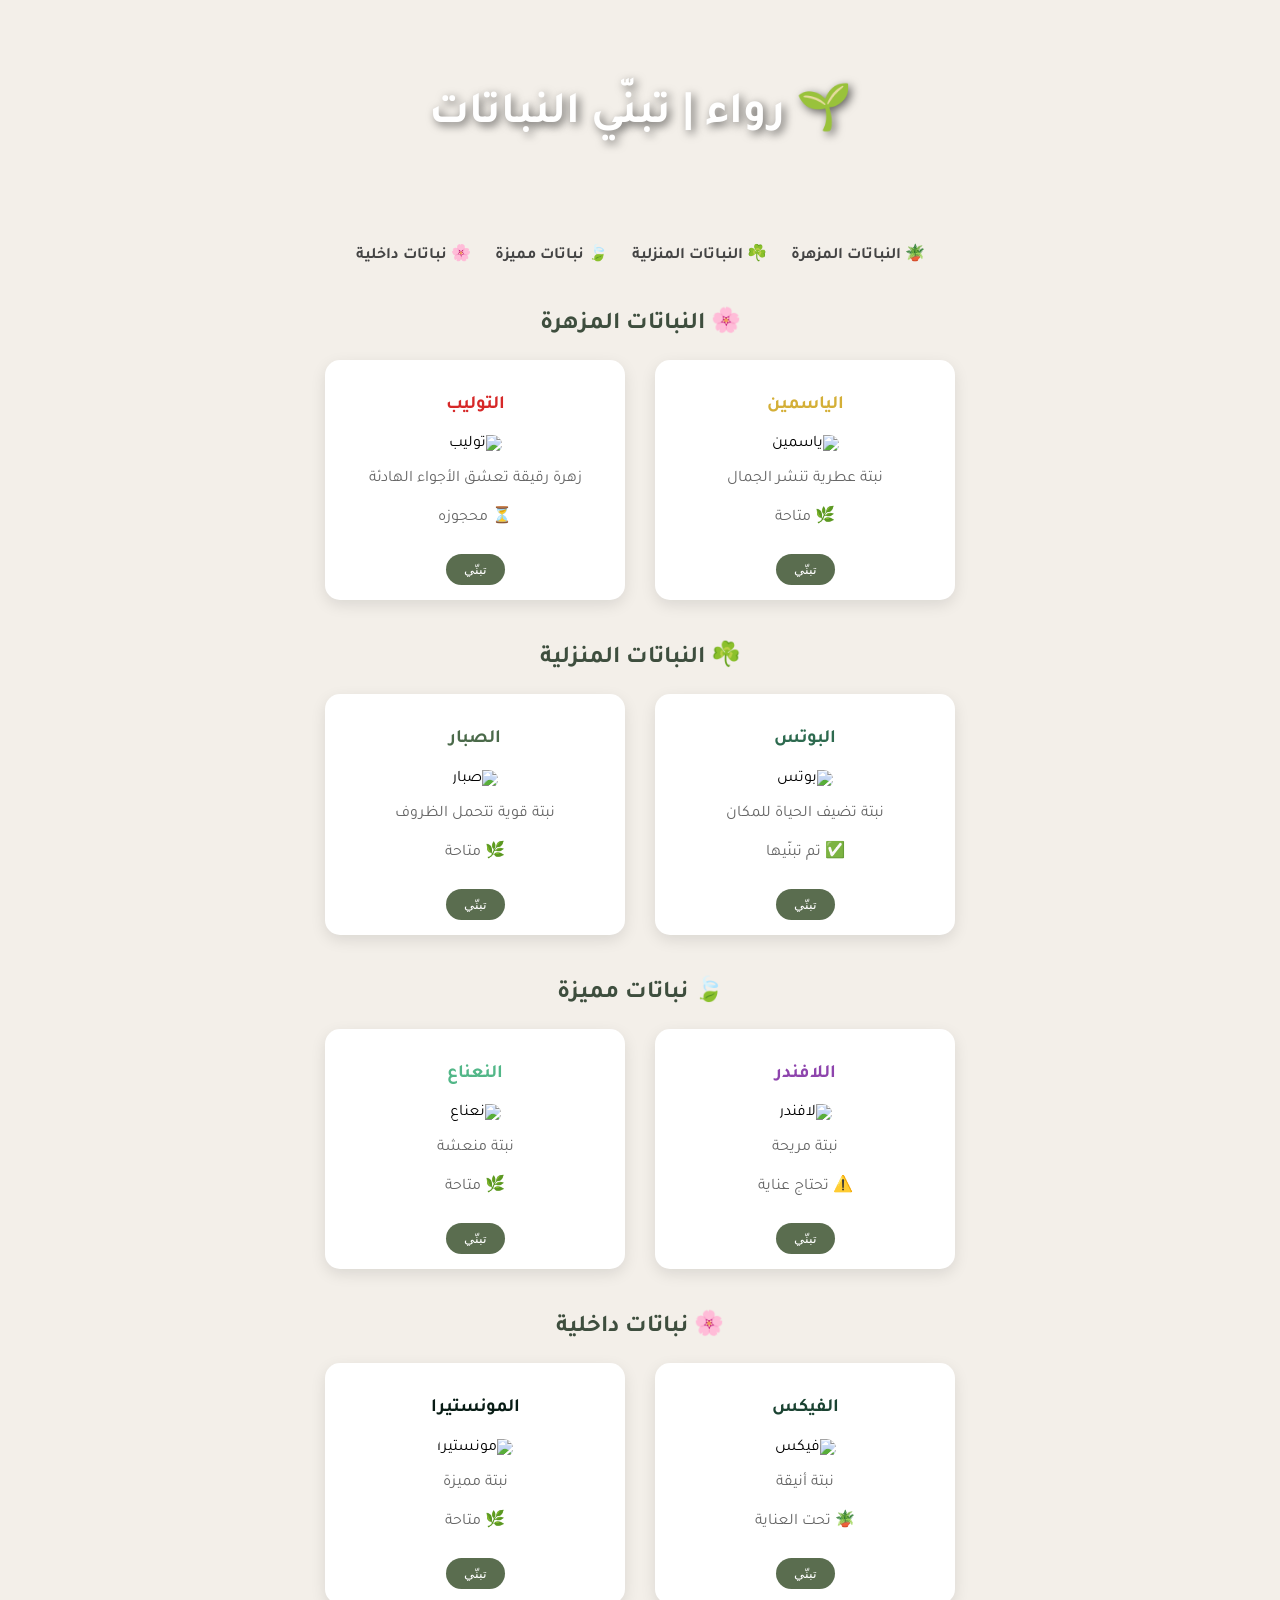
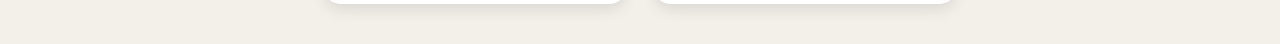
==== index.html @ 1e1870e5 "تعديل تنسيق الاصفحات" ====
<!DOCTYPE html>
<html lang="ar" dir="rtl">
<head>
<meta charset="UTF-8">
<title>رواء 🌱</title>

<link href="https://fonts.googleapis.com/css2?family=Tajawal:wght@400;700&display=swap" rel="stylesheet">
<link rel="stylesheet" href="style.css">

</head>

<body>

<div class="hero">
  <h1>🌱 رواء | تبنّي النباتات</h1>
</div>

<p class="nav-links">
  <a href="#flowers">🪴 النباتات المزهرة</a>
  <a href="#home">☘️ النباتات المنزلية</a>
  <a href="#special">🍃 نباتات مميزة</a>
  <a href="#indoor">🌸 نباتات داخلية</a>
</p>

<h2 id="flowers">🌸 النباتات المزهرة</h2>

<div class="plants-container">

  <div class="card">
    <h3><a href="jasmine.html" class="link-jasmine">الياسمين</a></h3>
    <img src="https://encrypted-tbn0.gstatic.com/images?q=tbn:ANd9GcQoeoYmw_oSLPt9L2rHqD5gFiVQwUKEguHJG3R86SqB0-IszqTiTK0KGr0&s=10" alt="ياسمين">
    <p>نبتة عطرية تنشر الجمال</p>
    <p id="s2">🌿 متاحة</p>
    <button onclick="document.getElementById('s2').innerHTML='تم التبني ✅'">تبنّي</button>
  </div>

  <div class="card">
    <h3><a href="tulip.html" class="link-tulip">التوليب</a></h3>
    <img src="https://img.youm7.com/ArticleImgs/2019/9/10/113990--%D8%A7%D9%84%D8%AA%D9%88%D9%84%D9%8A%D8%A8--(1).jpg" alt="توليب">
    <p>زهرة رقيقة تعشق الأجواء الهادئة</p>
    <p id="s1">⏳ محجوزه</p>
    <button onclick="document.getElementById('s1').innerHTML='تم التبني ✅'">تبنّي</button>
  </div>

</div>

<h2 id="home">☘️ النباتات المنزلية</h2>

<div class="plants-container">

  <div class="card">
    <h3><a href="pothos.html" class="link-pothos">البوتس</a></h3>
    <img src="https://sultangardencenter.com/image/cache/catalog/product/5499/BND-SC808-13MS-(3)-5499-thumb-800x533.jpg" alt="بوتس">
    <p>نبتة تضيف الحياة للمكان</p>
    <p id="s3">✅ تم تبنّيها</p>
    <button onclick="document.getElementById('s3').innerHTML='تم التبني ✅'">تبنّي</button>
  </div>

  <div class="card">
    <h3><a href="cactus.html" class="link-cactus">الصبار</a></h3>
    <img src="https://cdn.alweb.com/thumbs/planting/article/fit710x532/1/%D9%86%D8%A8%D8%A7%D8%AA-%D8%A7%D9%84%D8%B5%D8%A8%D8%A7%D8%B1.jpg" alt="صبار">
    <p>نبتة قوية تتحمل الظروف</p>
    <p id="s4">🌿 متاحة</p>
    <button onclick="document.getElementById('s4').innerHTML='تم التبني ✅'">تبنّي</button>
  </div>

</div>

<h2 id="special">🍃 نباتات مميزة</h2>

<div class="plants-container">

  <div class="card">
    <h3><a href="lavender.html" class="link-lavender">اللافندر</a></h3>
    <img src="https://landgreen.com.eg/wp-content/uploads/2024/10/%D8%A8%D8%B0%D9%88%D8%B1-%D9%84%D8%A7%D9%81%D9%86%D8%AF%D8%B1-300x300.jpeg" alt="لافندر">
    <p>نبتة مريحة</p>
    <p id="s5">⚠️ تحتاج عناية</p>
    <button onclick="document.getElementById('s5').innerHTML='تم التبني ✅'">تبنّي</button>
  </div>

  <div class="card">
    <h3><a href="mint.html" class="link-mint">النعناع</a></h3>
    <img src="https://encrypted-tbn0.gstatic.com/images?q=tbn:ANd9GcQI-fEHbguXchO9GQo9llXpS66TChmMf0MY9G-RHTSNC920hh80dNQyh_Y&s=10" alt="نعناع">
    <p>نبتة منعشة</p>
    <p id="s6">🌿 متاحة</p>
    <button onclick="document.getElementById('s6').innerHTML='تم التبني ✅'">تبنّي</button>
  </div>

</div>

<h2 id="indoor">🌸 نباتات داخلية</h2>

<div class="plants-container">

  <div class="card">
    <h3><a href="ficus.html" class="link-ficus">الفيكس</a></h3>
    <img src="https://encrypted-tbn0.gstatic.com/images?q=tbn:ANd9GcQPymtUkl4_Qq6sWRYehIuKT-dRayVibHU_cLucPLrUNtQdznDtTdj-e57k&s=10" alt="فيكس">
    <p>نبتة أنيقة</p>
    <p id="s7">🪴 تحت العناية</p>
    <button onclick="document.getElementById('s7').innerHTML='تم التبني ✅'">تبنّي</button>
  </div>

  <div class="card">
    <h3><a href="monstera.html" class="link-monstera">المونستيرا</a></h3>
    <img src="https://albustan.com.sa/wp-content/uploads/2025/05/IDR-000280-jpg.webp" alt="مونستيرا">
    <p>نبتة مميزة</p>
    <p id="s8">🌿 متاحة</p>
    <button onclick="document.getElementById('s8').innerHTML='تم التبني ✅'">تبنّي</button>
  </div>

</div>

</body>
</html>
---- style.css ----
/* كود المؤشر */
html, body {
    cursor: url('images/leaf.png') 0 0, auto !important;
}
body {
  margin: 0;
  font-family: 'Tajawal', sans-serif;
  background: #f3efe9;
  direction: rtl;
  text-align: center; /* يخلي كل شي بالنص */
}

/* القائمه */
.hero {
  background-image: url("https://images.pexels.com/photos/6208086/pexels-photo-6208086.jpeg");
  background-size: cover;
  background-position: center;
  padding: 80px 20px;
  color: white;
}

.hero h1 {
  font-size: 45px;
  margin: 0;
  text-shadow: 3px 3px 10px rgba(0,0,0,0.6);
}

/* االقائمه */
.nav-links {
  margin: 20px 0;
}

.nav-links a {
  text-decoration: none;
  color: #2f3e2f;
  margin: 10px;
  font-weight: bold;
}

/* العناوين */
h2 {
  margin: 40px 0 20px;
  color: #3e4e3e;
}

/* الكونتينر بالنص */
.plants-container {
  display: grid;
  grid-template-columns: repeat(2, 300px); /* زي الشكل اللي عندك */
  justify-content: center; /* أهم شي للتوسيط */
  gap: 30px;
  margin-bottom: 40px;
}

/* الكروت */
.card {
  background: #fff;
  border-radius: 15px;
  padding: 15px;
  text-align: center;
  box-shadow: 0 5px 15px rgba(0,0,0,0.1);
  transition: 0.3s;
}

.card:hover {
  transform: translateY(-5px);
}

/* الصور */
.card img {
  width: 100%;
  height: 180px;
  object-fit: cover;
  border-radius: 10px;
}

/* النص */
.card h3 {
  color: #2f3e2f;
}

.card p {
  color: #666;
}

/* الزر */
button {
  background: #5a6d4f;
  color: white;
  border: none;
  padding: 8px 18px;
  border-radius: 20px;
  margin-top: 10px;
  cursor: pointer;
}

button:hover {
  background: #3e4e3e;
}
/* روابط القائمة */
.nav-links a {
    text-decoration: none;
    color: #444;
    margin: 0 10px;
    font-weight: bold;
    transition: 0.3s;
}

/* عند التأشير (Hover) */
.nav-links a:hover {
    color: #1b5e20; /* أخضر غامق */
}

/* اختيارياً: لما تضغطي عليها */
.nav-links a:active {
    color: #0d3b12;
}
/* تنسيق البطاقة البيضاء */
.plant-details-card {
    background-color: white;
    max-width: 700px;
    margin: 50px auto; /* لتوسيط البطاقة في نص الصفحة */
    padding: 30px;
    border-radius: 20px;
    box-shadow: 0 4px 15px rgba(0,0,0,0.1);
    direction: rtl; /* عشان التنسيق العربي يضبط */
}

/* تنسيق زر الرجوع ليكون أرقى من الشكل الافتراضي */
.back-btn {
    display: inline-block;
    padding: 10px 20px;
    background-color: #f0f0f0;
    color: #333;
    text-decoration: none;
    border-radius: 10px;
    margin-top: 20px;
    transition: 0.3s;
}

.back-btn:hover {
    background-color: #e0e0e0;
}

/* تنسيق القائمة */
ul {
    list-style-position: inside;
    padding-right: 0;
}
/* تنسيق زر الرجوع  */
.back-btn {
    background: rgba(255, 255, 255, 0.1); /* خلفية شفافة */
    color: #2e4d2e;           /* لون الخط أخضر  */
    padding: 12px 30px;
    border: 2px solid #2e4d2e; /* إطار    */
    border-radius: 12px;       /* حواف    */
    font-size: 17px;
    font-weight: 600;
    cursor: pointer;
    position: relative;
    overflow: hidden;          /* لإخفاء تأثير الضوء الخارج عن الحدود */
    transition: all 0.4s ease;
    display: inline-flex;
    align-items: center;
    gap: 10px;                 /* مسافة بين النص والسهم */
    text-decoration: none;
}

/* تأثير عند مرور الماوس */
.back-btn:hover {
    background: #2e4d2e;      /* ينعكس اللون ويصبح الأخضر هو الخلفية */
    color: white;             /* النص يصير أبيض */
    box-shadow: 0 0 20px rgba(46, 77, 46, 0.4); /* توهج أخضر خفيف */
    transform: scale(1.05);    /* تكبير بسيط جداً    */
}

/* إضافة تأثير السهم المتحرك */
.back-btn::after {
    content: '';
    transition: transform 0.3s ease;
}

.back-btn:hover::after {
    transform: translateX(-5px); /* السهم يتحرك لليسار لما نأشر عليه */
}
/* --- تنسيق زر الرجوع  --- */
.back-btn {
    /* سوينا الخلفية شفافه */
    background: rgba(255, 255, 255, 0.1); 
    color: #2e4d2e;           /* لون الخط أخضر متناسق مع الثيم */
    padding: 12px 30px;       /* عطينا مساحة للزر */
    border: 2px solid #2e4d2e; /* إطار يحدد شكل الزر */
    border-radius: 12px;       /* زوايا منحنية  */
    font-size: 17px;
    font-weight: 600;
    cursor: pointer;           /*هذا يغير شكل المؤشر لازم نغيره عشان مؤشر الورقه */
    position: relative;
    overflow: hidden;         
    transition: all 0.4s ease; 
    display: inline-flex;
    align-items: center;       /* يوسط النص والسهم عمودياً */
    gap: 10px;                 /* يخلي فيه مسافة ثابتة بين كلمة رجوع والسهم */
    text-decoration: none;     /* يشيل الخط اللي يجي تحت الروابط  */
}

/* --- تأثير الزر عند تمرير الماوس (Hover) --- */
.back-btn:hover {
    /* هنا قلبنا الألوان: الخلفية تصير خضراء والنص يصير أبيض */
    background: #2e4d2e;      
    color: white;             
    box-shadow: 0 0 20px rgba(46, 77, 46, 0.4); 
    /* الزر يكبر شي بسيط (5%)  */
    transform: scale(1.05);    
}

/* --- إضافة السهم برمجياً (Before/After) --- */
.back-btn::after {
    transition: transform 0.3s ease; 
}
/* --- حركة السهم عند تمرير الماوس --- */
.back-btn:hover::after {
    transform: translateX(-5px); 
}
/* تنسيق عام لكل روابط الأسماء في الكروت */
.card h3 a {
    text-decoration: none; /* يشيل الخط */
    transition: 0.3s;      /* نعومة في تغيير اللون */
}

/* تخصيص الألوان لكل نبتة */
.link-jasmine { color: #d4af37; } /* ذهبي/أصفر */
.link-tulip { color: #d62828; }   /* أحمر */
.link-pothos { color: #2d6a4f; }  /* أخضر غامق */
.link-cactus { color: #4b6a4a; }  /* أخضر زيتوني */
.link-lavender { color: #8e44ad; } /* بنفسجي */
.link-mint { color: #52b788; }     /* أخضر فاتح منعش */
.link-ficus { color: #1b4332; }    /* أخضر غابة داكن */
.link-monstera { color: #081c15; } /* أخضر مسود */

/* تأثير عند التأشير (Hover) - يفتح اللون شوي */
.card h3 a:hover {
    filter: brightness(1.3);
}
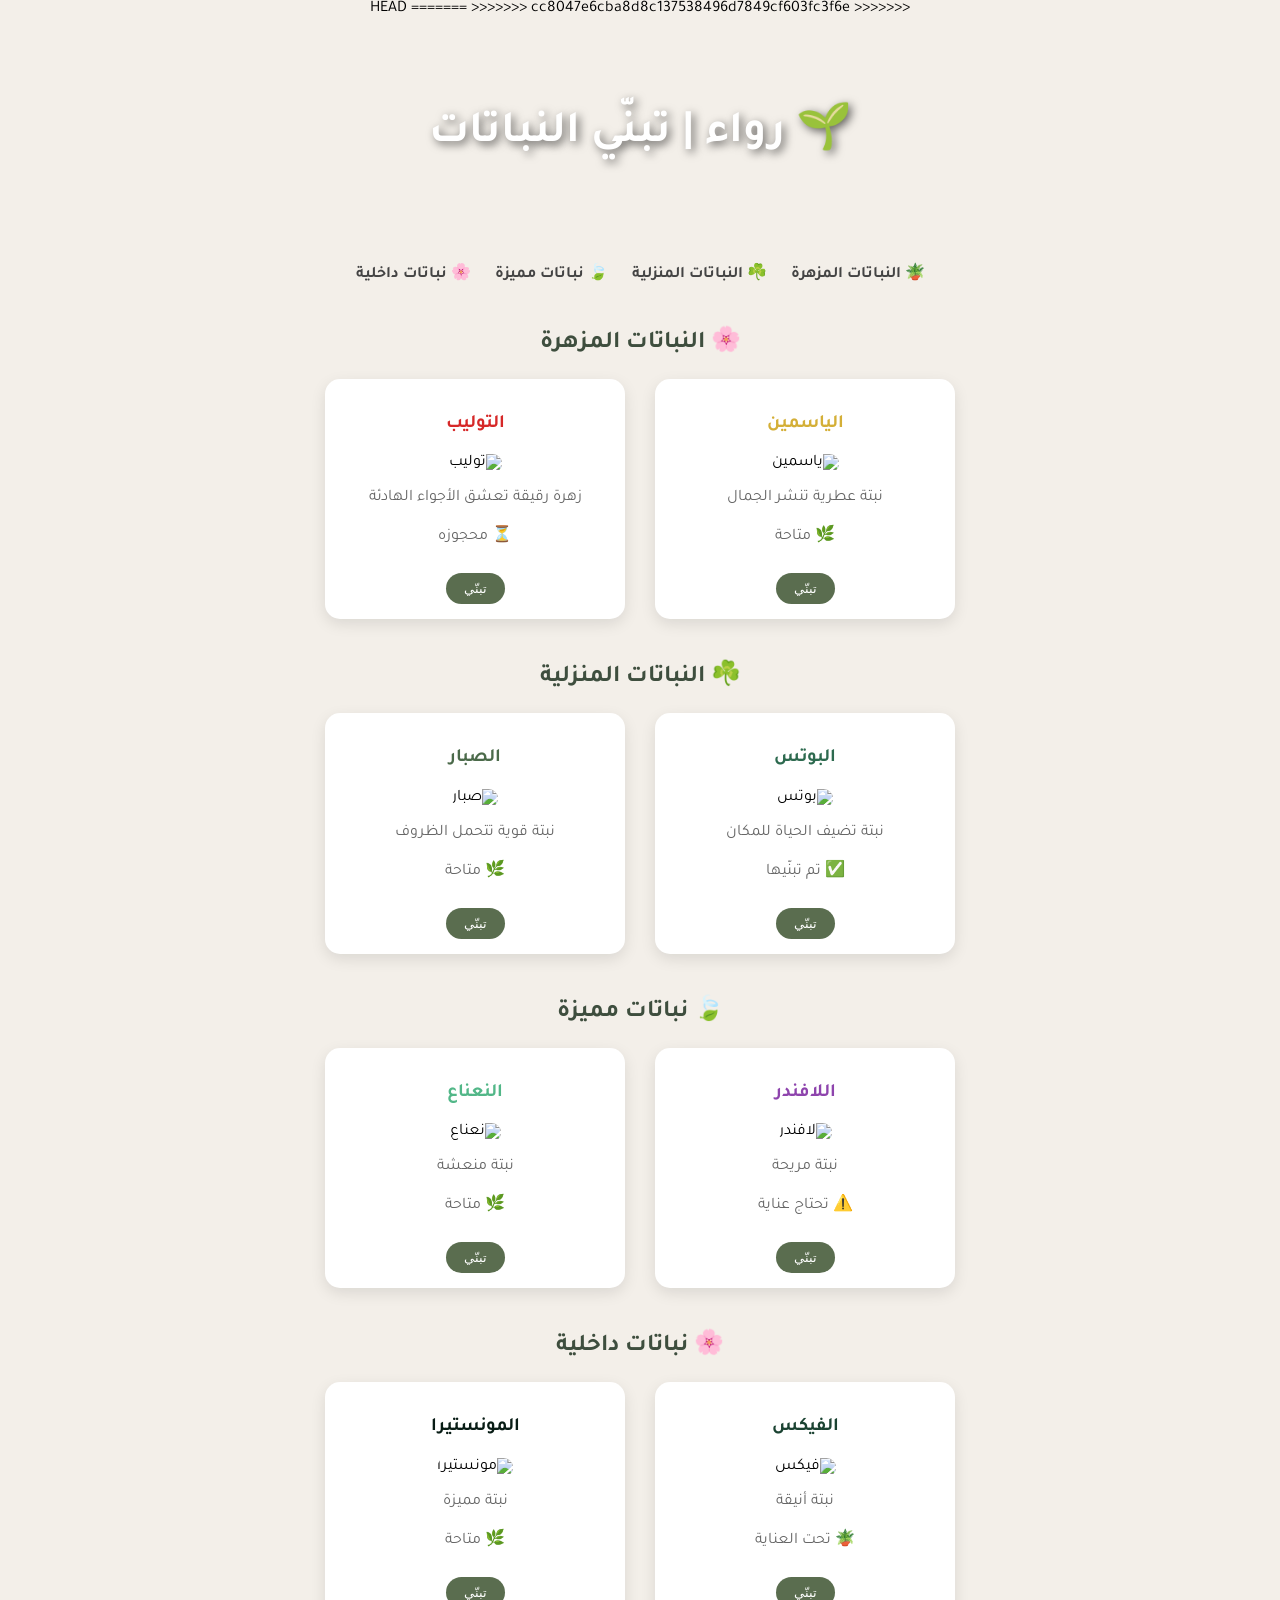
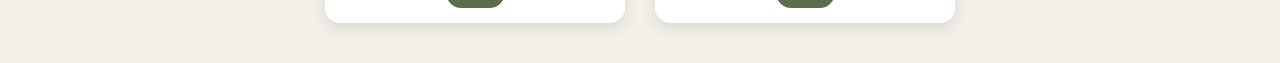
==== commit f912d076: "Merge branch 'main' of https://github.com/nnxxs8op-netizen/-" ====
--- a/index.html
+++ b/index.html
@@ -1,5 +1,9 @@
 <!DOCTYPE html>
+<<<<<<< HEAD
 <html lang="ar" dir="rtl">
+=======
+<html lang="ar">
+>>>>>>> cc8047e6cba8d8c137538496d7849cf603fc3f6e
 <head>
 <meta charset="UTF-8">
 <title>رواء 🌱</title>
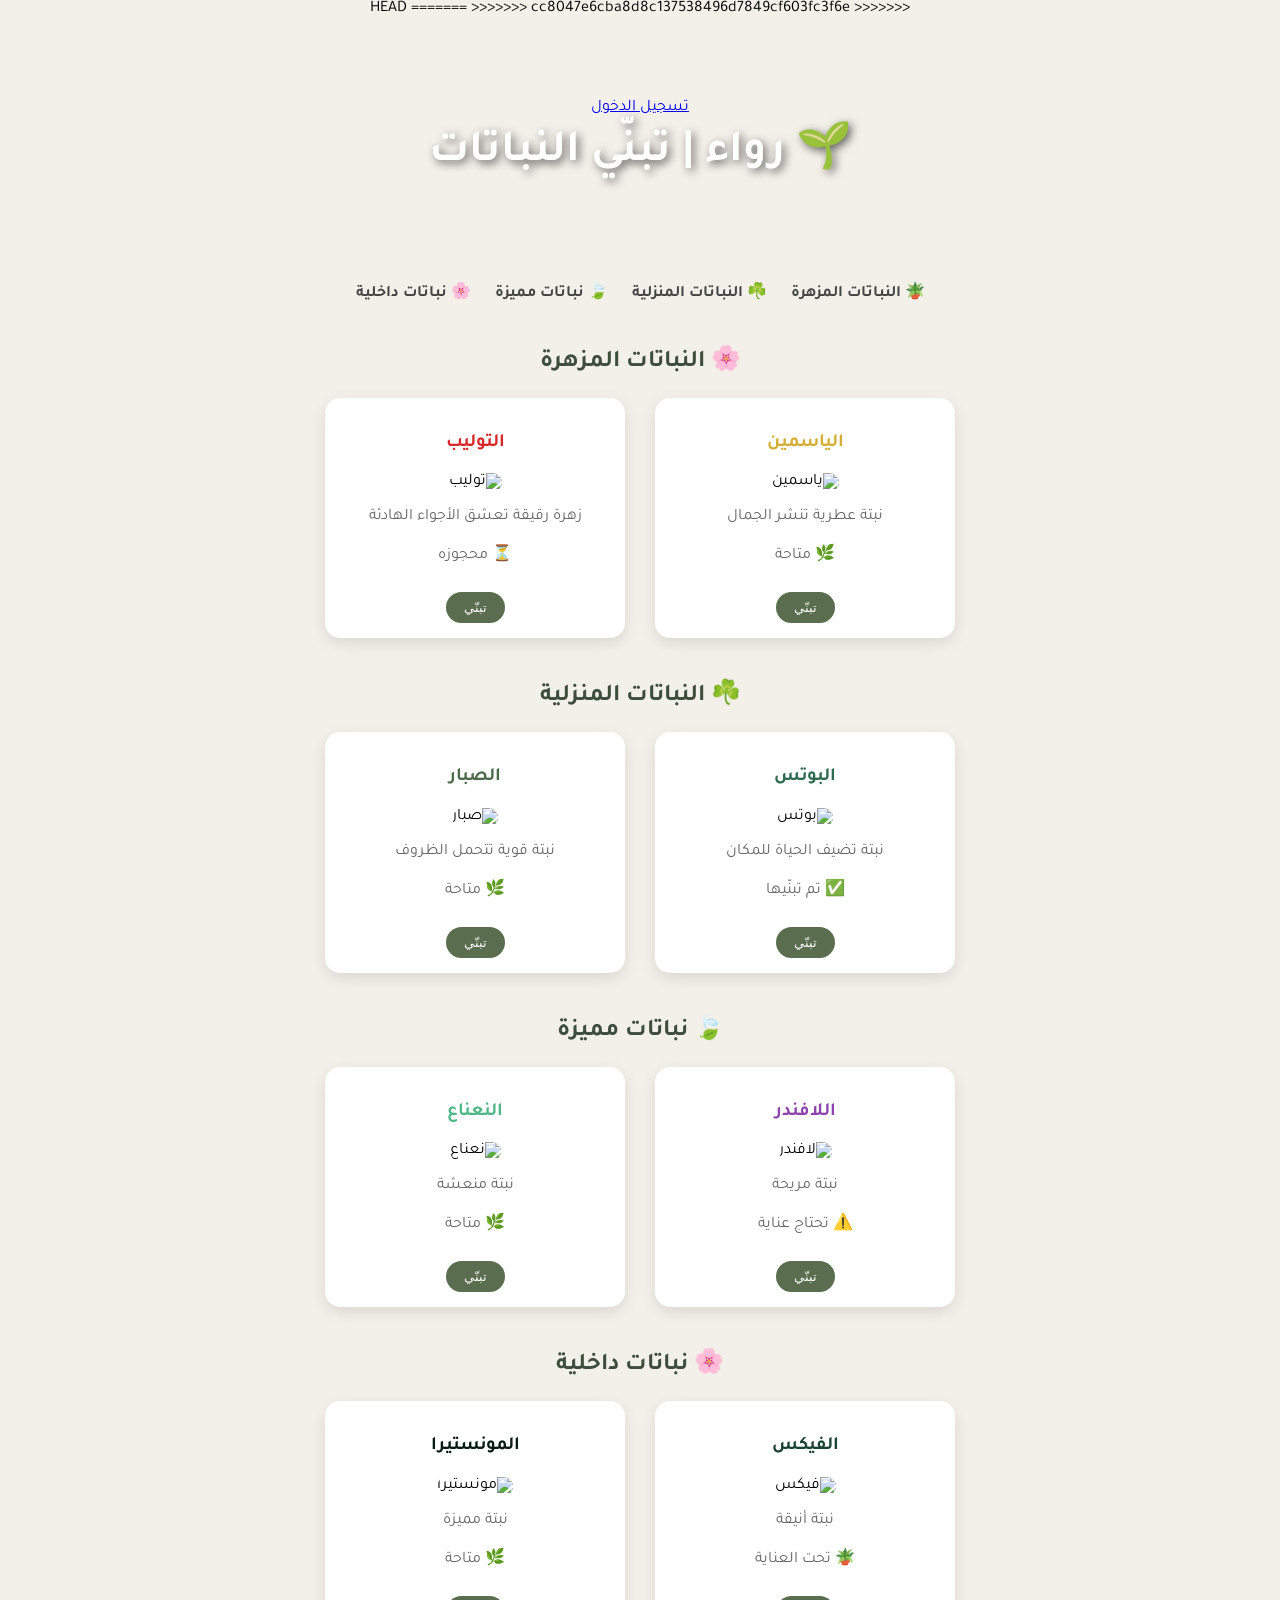
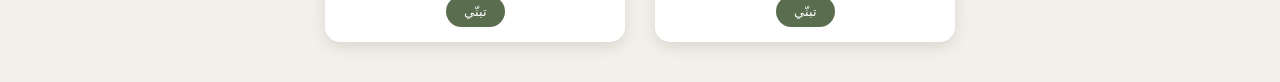
==== commit 2d6f7e9a: "Update index.html" ====
--- a/index.html
+++ b/index.html
@@ -16,6 +16,7 @@
 <body>
 
 <div class="hero">
+  <a href="login.html">تسجيل الدخول</a>
   <h1>🌱 رواء | تبنّي النباتات</h1>
 </div>
 
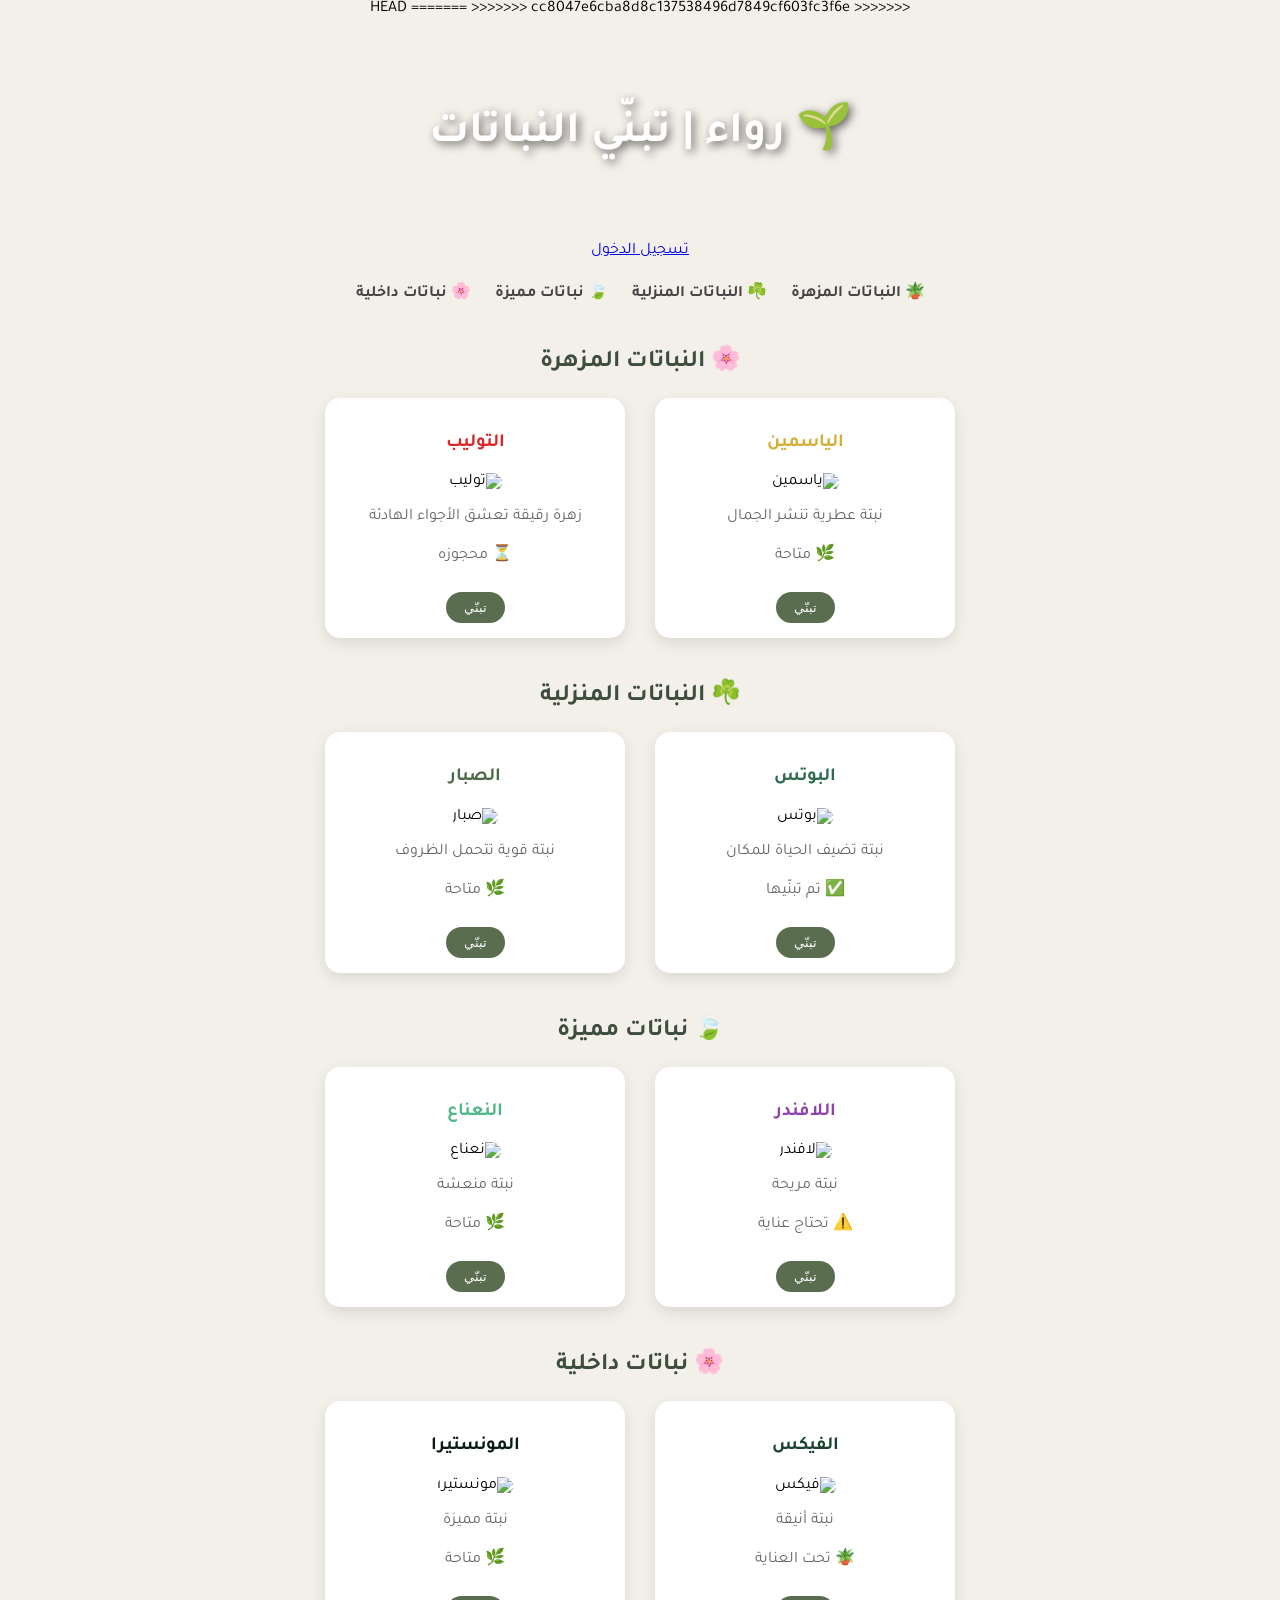
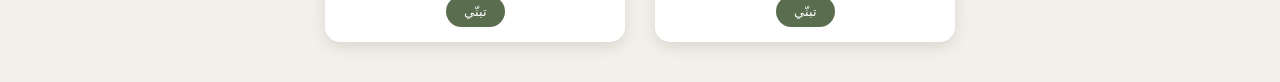
==== commit 33baa3ca: "Update index.html" ====
--- a/index.html
+++ b/index.html
@@ -16,10 +16,9 @@
 <body>
 
 <div class="hero">
-  <a href="login.html">تسجيل الدخول</a>
   <h1>🌱 رواء | تبنّي النباتات</h1>
 </div>
-
+<a href="login.html">تسجيل الدخول</a>
 <p class="nav-links">
   <a href="#flowers">🪴 النباتات المزهرة</a>
   <a href="#home">☘️ النباتات المنزلية</a>
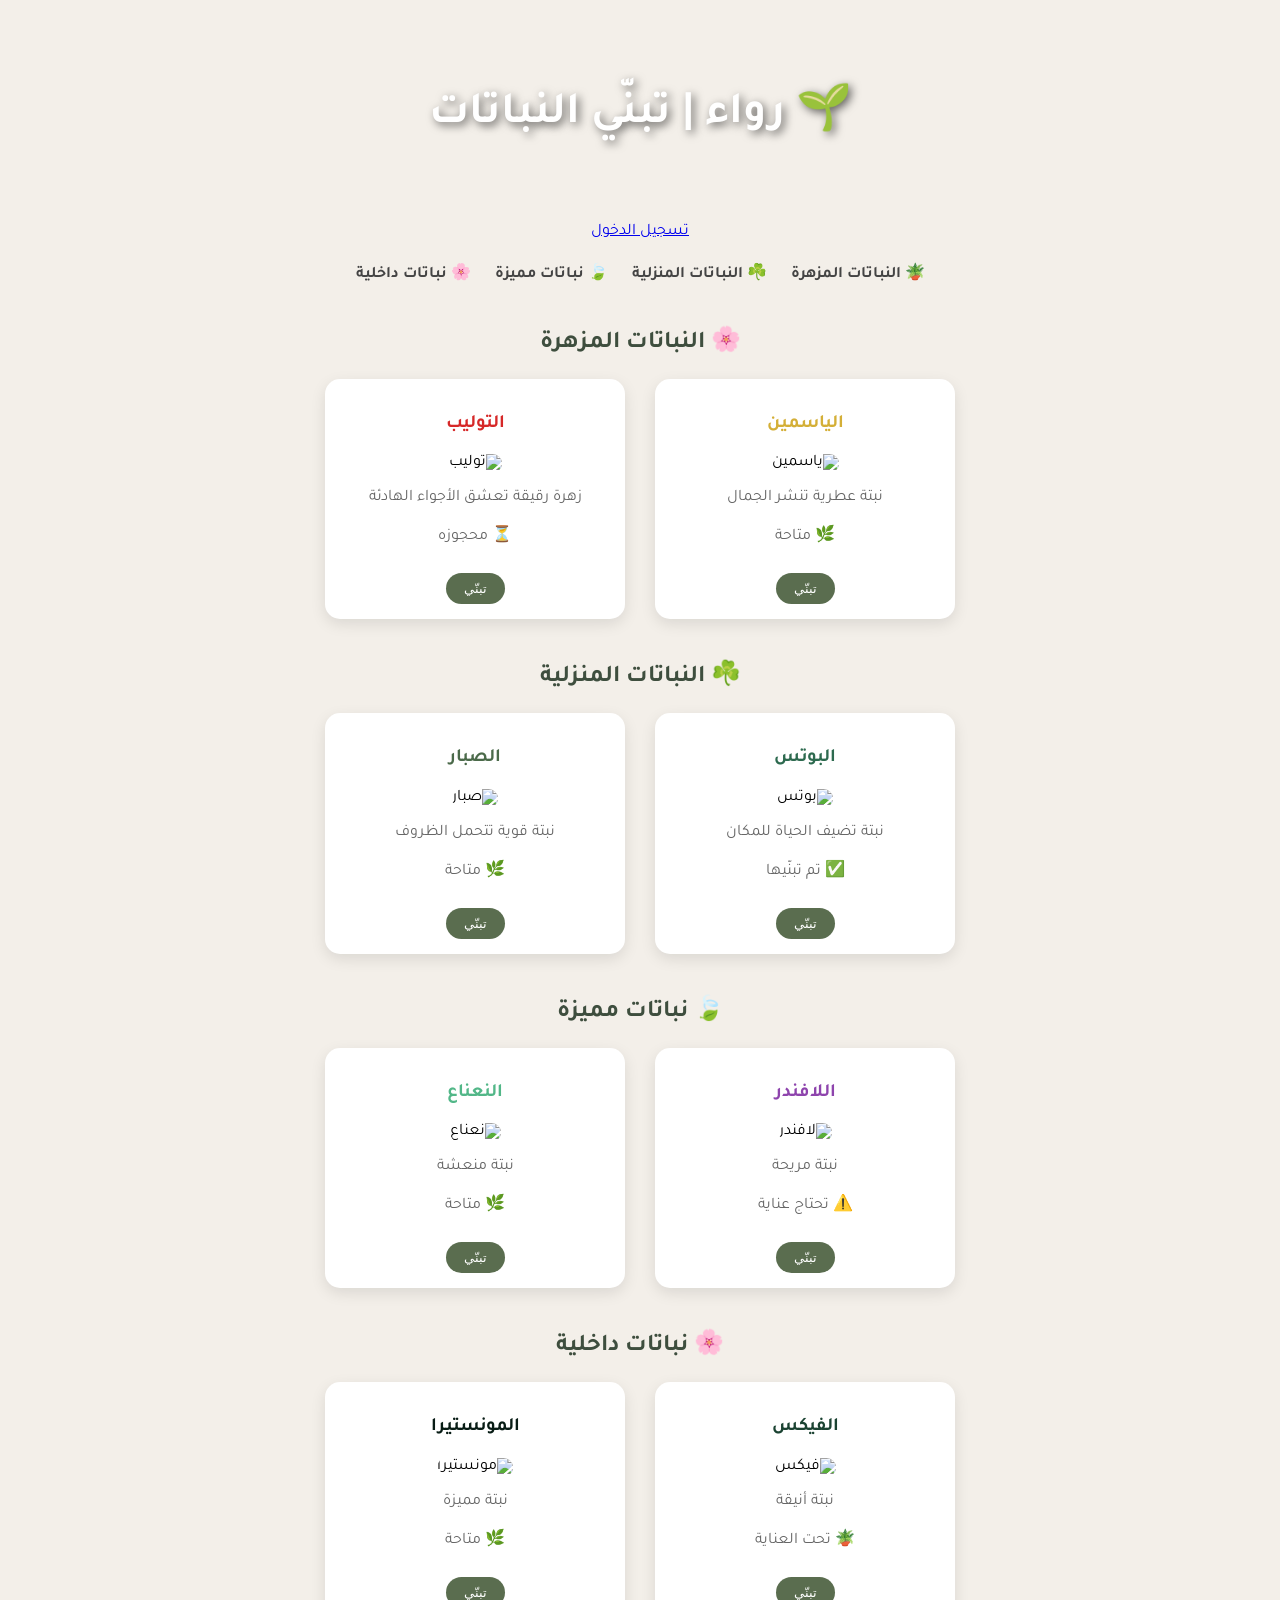
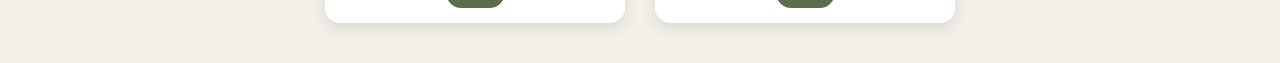
==== commit 178a77a2: "Update index.html" ====
--- a/index.html
+++ b/index.html
@@ -1,9 +1,6 @@
 <!DOCTYPE html>
-<<<<<<< HEAD
 <html lang="ar" dir="rtl">
-=======
-<html lang="ar">
->>>>>>> cc8047e6cba8d8c137538496d7849cf603fc3f6e
+
 <head>
 <meta charset="UTF-8">
 <title>رواء 🌱</title>
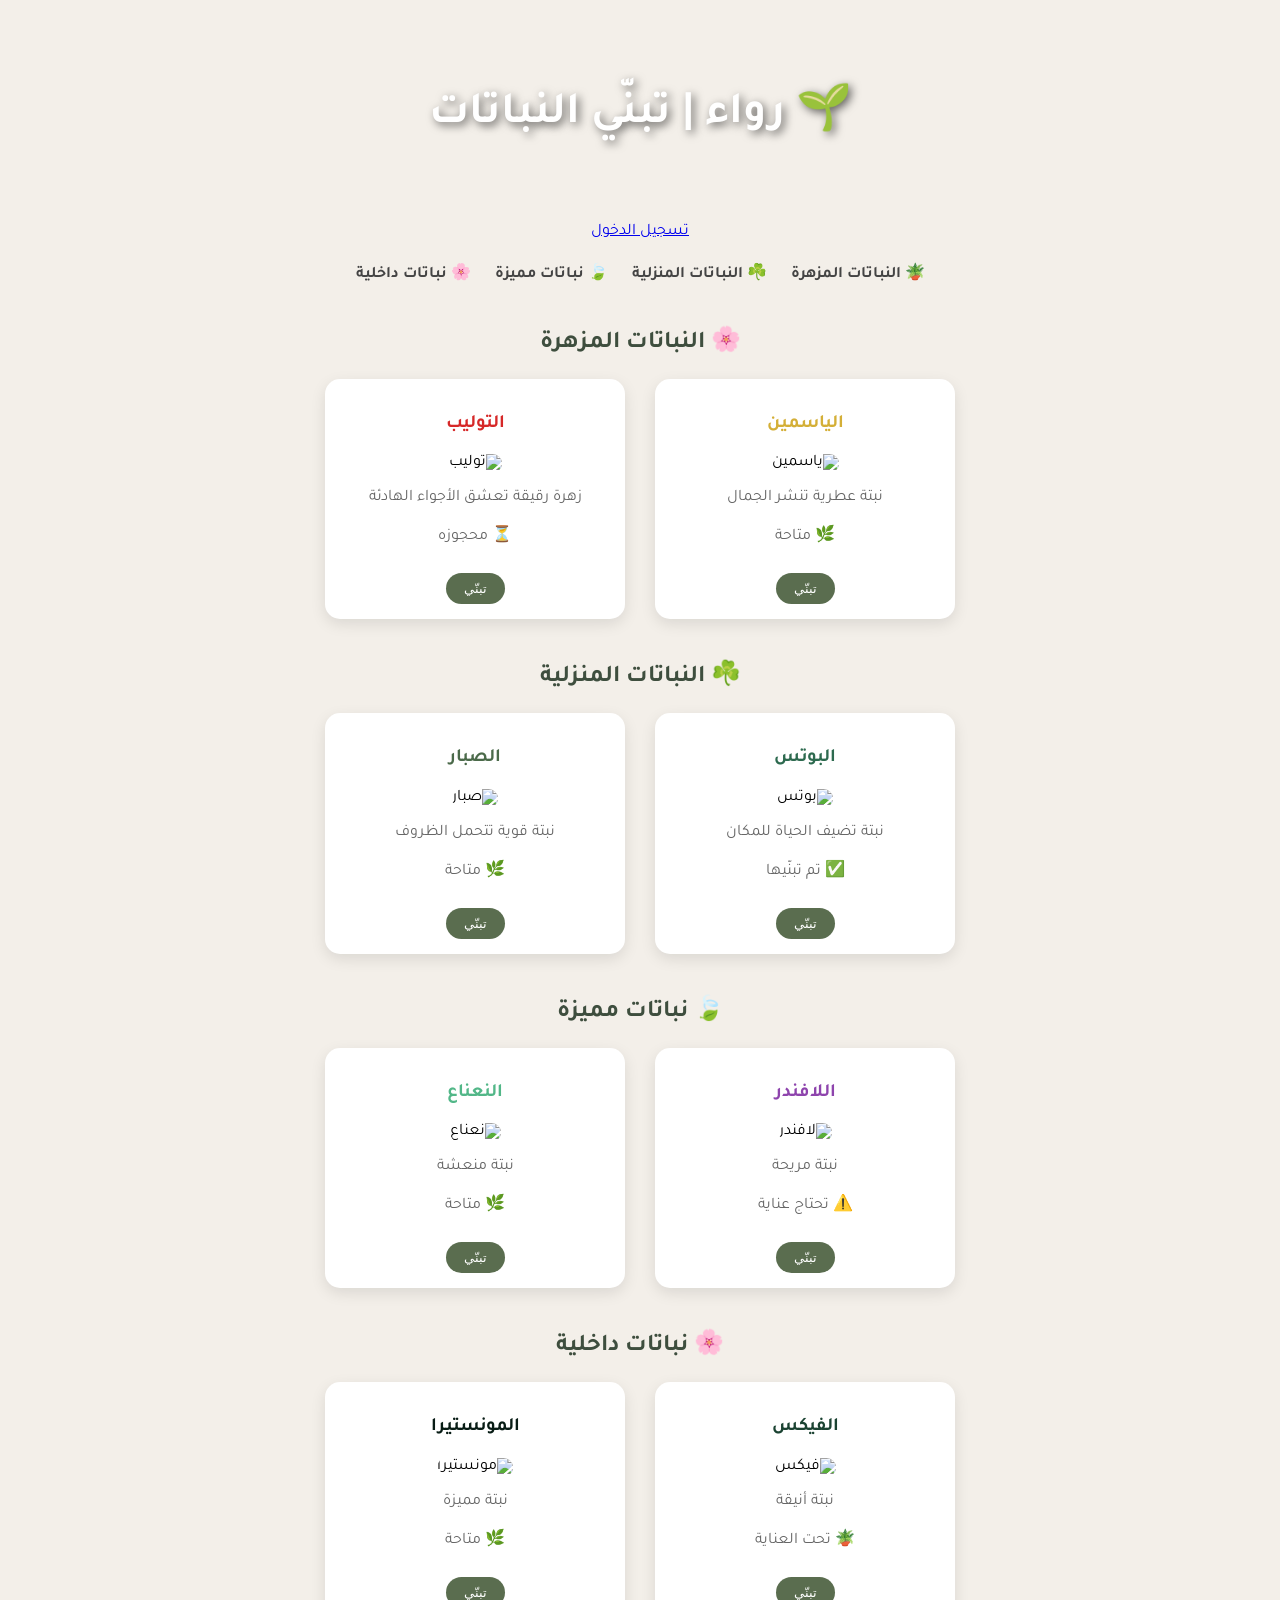
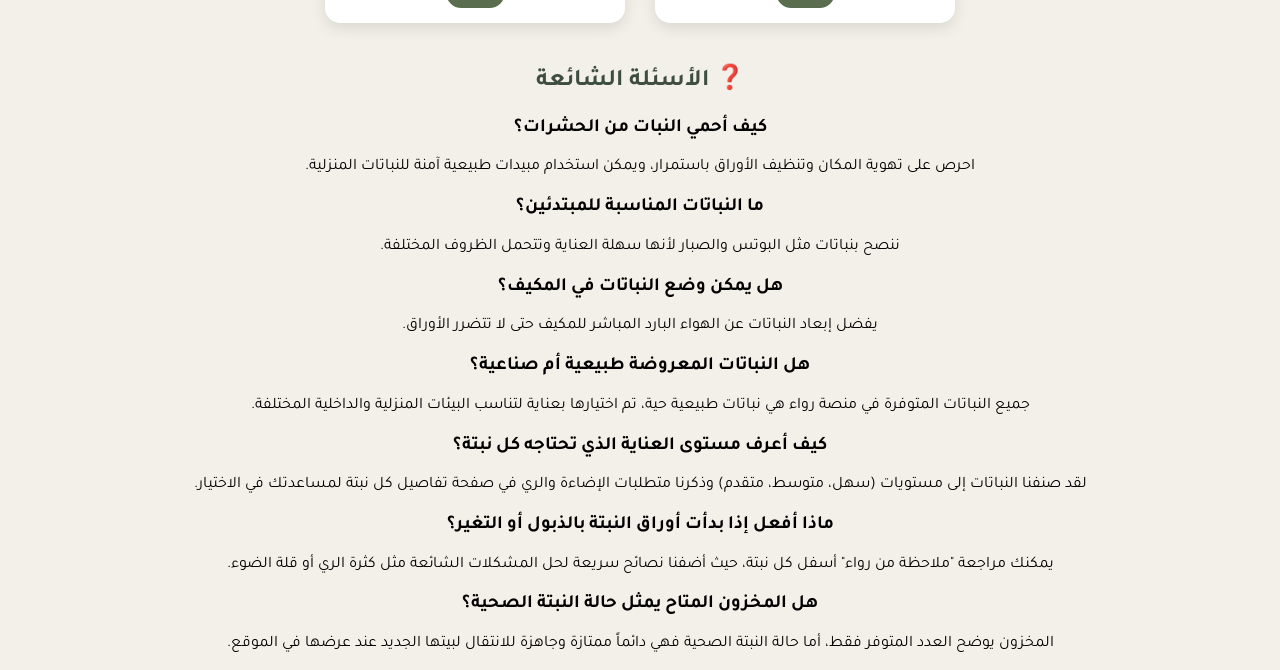
==== commit 9f5ab5ca: "Update index.html" ====
--- a/index.html
+++ b/index.html
@@ -59,7 +59,7 @@
 
   <div class="card">
     <h3><a href="cactus.html" class="link-cactus">الصبار</a></h3>
-    <img src="https://cdn.alweb.com/thumbs/planting/article/fit710x532/1/%D9%86%D8%A8%D8%A7%D8%AA-%D8%A7%D9%84%D8%B5%D8%A8%D8%A7%D8%B1.jpg" alt="صبار">
+    <img src="https://blog.nv.sa/sites/default/files/styles/xlarge/public/field/image/%D8%B5%D8%A8%D8%A7%D8%B11.jpg?itok=j5qCJLPJ&c=4e7a61ae3e058f7300f4b1fc0ecb8942" alt="صبار">
     <p>نبتة قوية تتحمل الظروف</p>
     <p id="s4">🌿 متاحة</p>
     <button onclick="document.getElementById('s4').innerHTML='تم التبني ✅'">تبنّي</button>
@@ -110,6 +110,32 @@
   </div>
 
 </div>
+<h2>❓ الأسئلة الشائعة</h2>
+
+<div class="questions">
+
+  <h3>كيف أحمي النبات من الحشرات؟</h3>
+  <p>احرص على تهوية المكان وتنظيف الأوراق باستمرار، ويمكن استخدام مبيدات طبيعية آمنة للنباتات المنزلية.</p>
+
+  <h3>ما النباتات المناسبة للمبتدئين؟</h3>
+  <p>ننصح بنباتات مثل البوتس والصبار لأنها سهلة العناية وتتحمل الظروف المختلفة.</p>
+
+  <h3>هل يمكن وضع النباتات في المكيف؟</h3>
+  <p>يفضل إبعاد النباتات عن الهواء البارد المباشر للمكيف حتى لا تتضرر الأوراق.</p>
+
+  <h3>هل النباتات المعروضة طبيعية أم صناعية؟</h3>
+  <p>جميع النباتات المتوفرة في منصة رواء هي نباتات طبيعية حية، تم اختيارها بعناية لتناسب البيئات المنزلية والداخلية المختلفة.</p>
+
+  <h3>كيف أعرف مستوى العناية الذي تحتاجه كل نبتة؟</h3>
+  <p>لقد صنفنا النباتات إلى مستويات (سهل، متوسط، متقدم) وذكرنا متطلبات الإضاءة والري في صفحة تفاصيل كل نبتة لمساعدتك في الاختيار.</p>
+
+  <h3>ماذا أفعل إذا بدأت أوراق النبتة بالذبول أو التغير؟</h3>
+  <p>يمكنك مراجعة "ملاحظة من رواء" أسفل كل نبتة، حيث أضفنا نصائح سريعة لحل المشكلات الشائعة مثل كثرة الري أو قلة الضوء.</p>
+
+  <h3>هل المخزون المتاح يمثل حالة النبتة الصحية؟</h3>
+  <p>المخزون يوضح العدد المتوفر فقط، أما حالة النبتة الصحية فهي دائماً ممتازة وجاهزة للانتقال لبيتها الجديد عند عرضها في الموقع.</p>
+
+</div>
 
 </body>
 </html>
--- a/style.css
+++ b/style.css
@@ -240,4 +240,62 @@
 /* تأثير عند التأشير (Hover) - يفتح اللون شوي */
 .card h3 a:hover {
     filter: brightness(1.3);
-}+}
+
+.adoption-container {
+    background-color: #ffffff;
+    max-width: 400px;
+    margin: 20px auto;
+    padding: 20px;
+    border-radius: 15px;
+    box-shadow: 0 5px 15px rgba(0,0,0,0.05);
+    border: 1px solid #e0dcd6;
+}
+
+.quantity-controls {
+    display: flex;
+    justify-content: center;
+    align-items: center;
+    gap: 15px;
+    margin-bottom: 20px;
+}
+
+.quantity-controls button {
+    background: #f3efe9;
+    color: #3e4e3e;
+    border: 1px solid #3e4e3e;
+    width: 35px;
+    height: 35px;
+    border-radius: 10px;
+    font-size: 20px;
+    cursor: pointer;
+    transition: 0.3s;
+}
+
+.quantity-controls button:hover {
+    background: #3e4e3e;
+    color: white;
+}
+
+#chosen-quantity {
+    font-size: 22px;
+    font-weight: bold;
+    color: #2f3e2f;
+}
+
+.confirm-btn {
+    background: #5a6d4f;
+    color: white;
+    border: none;
+    padding: 12px 40px;
+    border-radius: 20px;
+    font-weight: bold;
+    cursor: pointer;
+    transition: 0.4s ease;
+    width: 80%;
+}
+
+.confirm-btn:hover {
+    background: #3e4e3e;
+    transform: scale(1.03);
+}
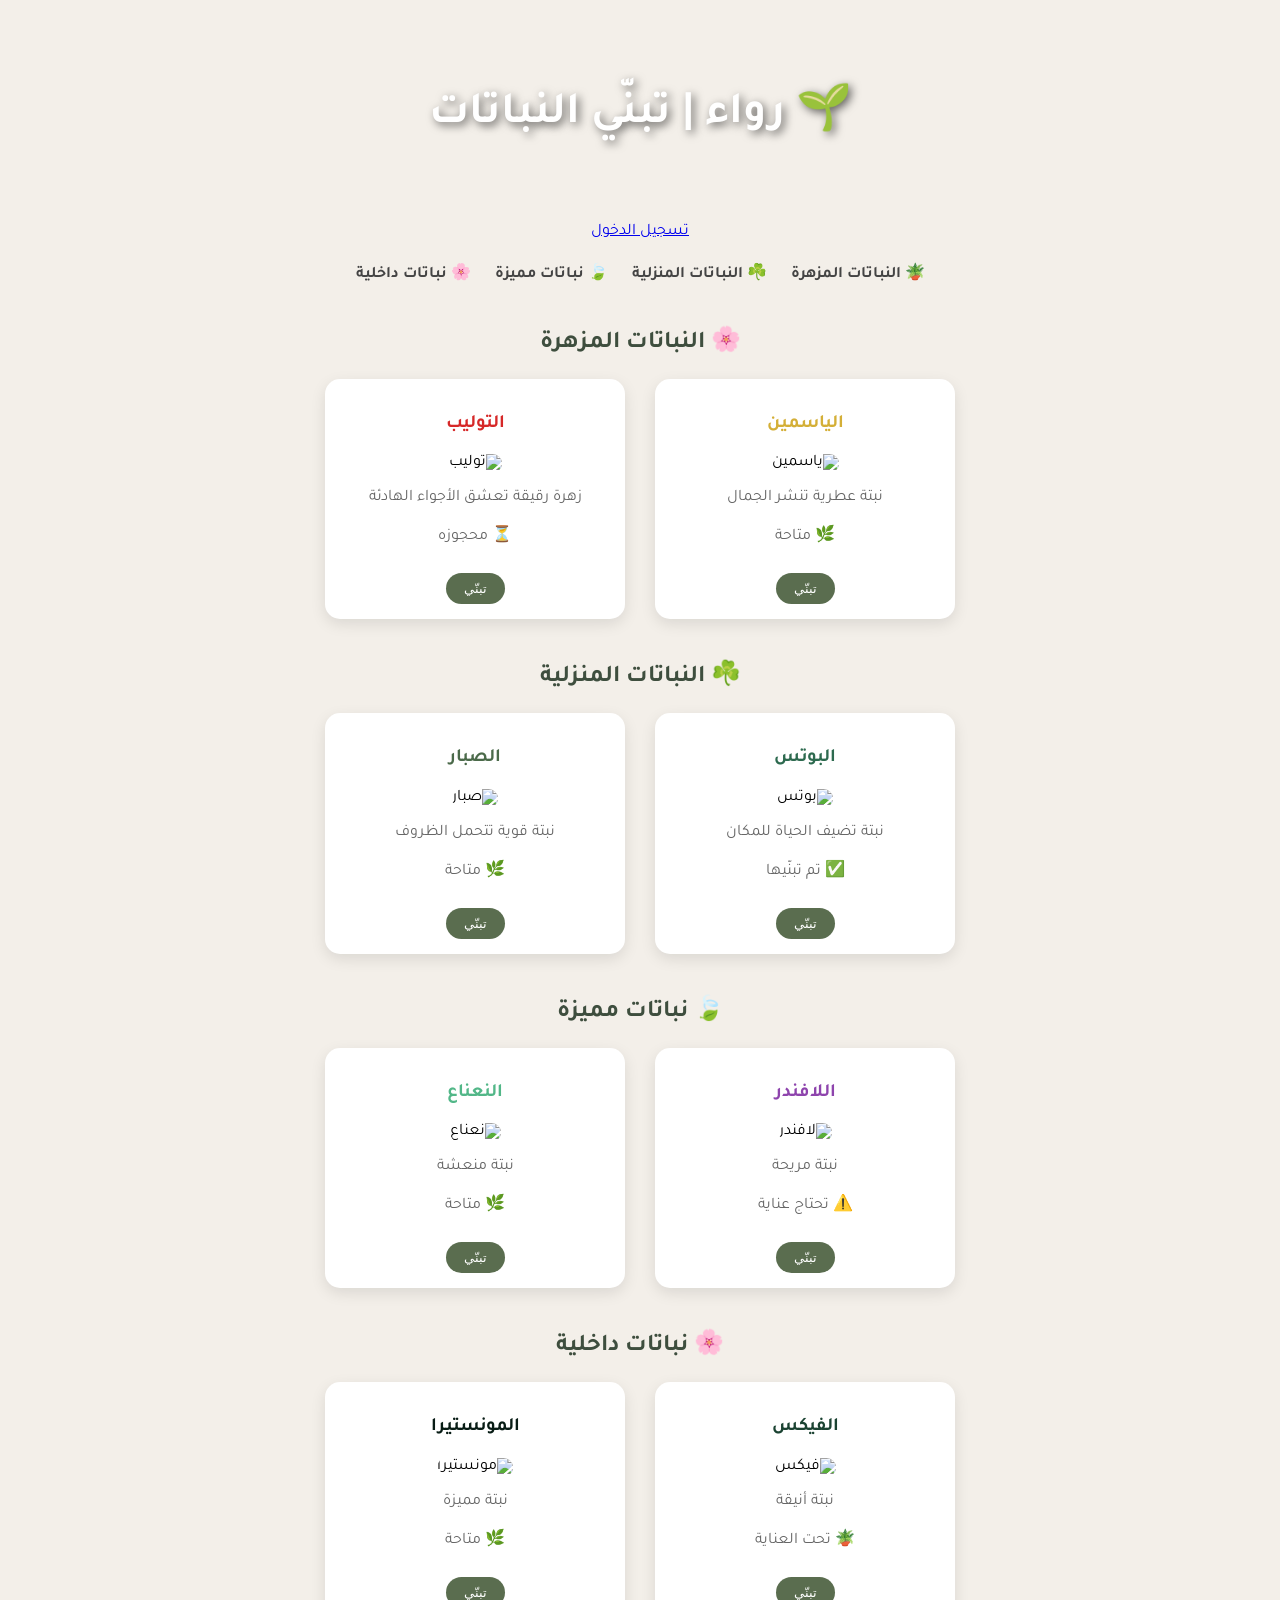
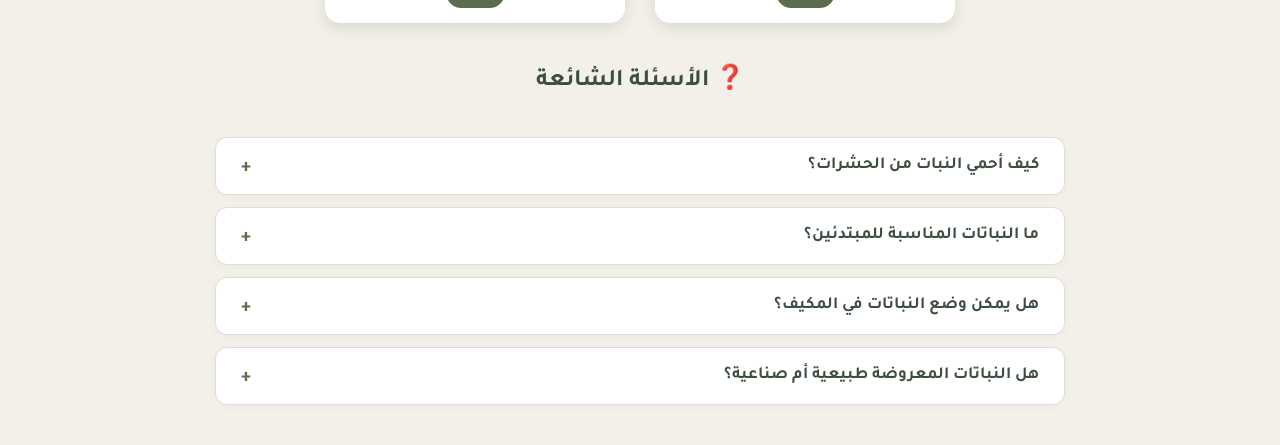
==== commit 5a8776a0: "تحديث سكشن الاساله" ====
--- a/index.html
+++ b/index.html
@@ -111,31 +111,37 @@
 
 </div>
 <h2>❓ الأسئلة الشائعة</h2>
-
 <div class="questions">
 
-  <h3>كيف أحمي النبات من الحشرات؟</h3>
-  <p>احرص على تهوية المكان وتنظيف الأوراق باستمرار، ويمكن استخدام مبيدات طبيعية آمنة للنباتات المنزلية.</p>
+  <details class="faq-item">
+    <summary>كيف أحمي النبات من الحشرات؟</summary>
+    <div class="faq-content">
+      <p>احرص على تهوية المكان وتنظيف الأوراق باستمرار، ويمكن استخدام مبيدات طبيعية آمنة للنباتات المنزلية.</p>
+    </div>
+  </details>
 
-  <h3>ما النباتات المناسبة للمبتدئين؟</h3>
-  <p>ننصح بنباتات مثل البوتس والصبار لأنها سهلة العناية وتتحمل الظروف المختلفة.</p>
+  <details class="faq-item">
+    <summary>ما النباتات المناسبة للمبتدئين؟</summary>
+    <div class="faq-content">
+      <p>ننصح بنباتات مثل البوتس والصبار لأنها سهلة العناية وتتحمل الظروف المختلفة.</p>
+    </div>
+  </details>
 
-  <h3>هل يمكن وضع النباتات في المكيف؟</h3>
-  <p>يفضل إبعاد النباتات عن الهواء البارد المباشر للمكيف حتى لا تتضرر الأوراق.</p>
+  <details class="faq-item">
+    <summary>هل يمكن وضع النباتات في المكيف؟</summary>
+    <div class="faq-content">
+      <p>يفضل إبعاد النباتات عن الهواء البارد المباشر للمكيف حتى لا تتضرر الأوراق.</p>
+    </div>
+  </details>
 
-  <h3>هل النباتات المعروضة طبيعية أم صناعية؟</h3>
-  <p>جميع النباتات المتوفرة في منصة رواء هي نباتات طبيعية حية، تم اختيارها بعناية لتناسب البيئات المنزلية والداخلية المختلفة.</p>
-
-  <h3>كيف أعرف مستوى العناية الذي تحتاجه كل نبتة؟</h3>
-  <p>لقد صنفنا النباتات إلى مستويات (سهل، متوسط، متقدم) وذكرنا متطلبات الإضاءة والري في صفحة تفاصيل كل نبتة لمساعدتك في الاختيار.</p>
-
-  <h3>ماذا أفعل إذا بدأت أوراق النبتة بالذبول أو التغير؟</h3>
-  <p>يمكنك مراجعة "ملاحظة من رواء" أسفل كل نبتة، حيث أضفنا نصائح سريعة لحل المشكلات الشائعة مثل كثرة الري أو قلة الضوء.</p>
-
-  <h3>هل المخزون المتاح يمثل حالة النبتة الصحية؟</h3>
-  <p>المخزون يوضح العدد المتوفر فقط، أما حالة النبتة الصحية فهي دائماً ممتازة وجاهزة للانتقال لبيتها الجديد عند عرضها في الموقع.</p>
-
-</div>
+  <details class="faq-item">
+    <summary>هل النباتات المعروضة طبيعية أم صناعية؟</summary>
+    <div class="faq-content">
+      <p>جميع النباتات المتوفرة في منصة رواء هي نباتات طبيعية حية، تم اختيارها بعناية لتناسب البيئات المختلفة.</p>
+    </div>
+  </details>
+  
+  </div>
 
 </body>
 </html>
--- a/style.css
+++ b/style.css
@@ -299,3 +299,65 @@
     background: #3e4e3e;
     transform: scale(1.03);
 }
+/* --- تنسيق قسم الأسئلة المطور --- */
+.questions {
+    max-width: 850px;
+    margin: 40px auto;
+    padding: 0 20px;
+    text-align: right; /* يضمن اتجاه النص للعربي */
+}
+
+.faq-item {
+    background: #ffffff;
+    margin-bottom: 12px;
+    border-radius: 12px;
+    border: 1px solid #e0dcd6;
+    box-shadow: 0 2px 10px rgba(0,0,0,0.03);
+    overflow: hidden;
+    transition: 0.3s;
+}
+
+/* تنسيق السؤال (اللي تضغطين عليه) */
+.faq-item summary {
+    padding: 18px 25px;
+    font-weight: bold;
+    font-size: 17px;
+    color: #3e4e3e;
+    cursor: pointer;
+    list-style: none; /* يشيل السهم القديم */
+    position: relative;
+    outline: none;
+}
+
+/* إضافة أيقونة "+" تظهر بجانب السؤال */
+.faq-item summary::before {
+    content: '+';
+    float: left;
+    font-size: 20px;
+    color: #5a6d4f;
+    transition: 0.3s;
+}
+
+/* لما يفتح السؤال، الزائد تتحول لناقص */
+.faq-item[open] summary::before {
+    content: '-';
+    transform: rotate(180deg);
+}
+
+.faq-item summary:hover {
+    background-color: #fcfbf9;
+}
+
+/* تنسيق الجواب */
+.faq-content {
+    padding: 0 25px 20px;
+    color: #666;
+    line-height: 1.8;
+    border-top: 1px solid #f3efe9;
+    animation: fadeIn 0.5s ease;
+}
+
+@keyframes fadeIn {
+    from { opacity: 0; transform: translateY(-5px); }
+    to { opacity: 1; transform: translateY(0); }
+}
